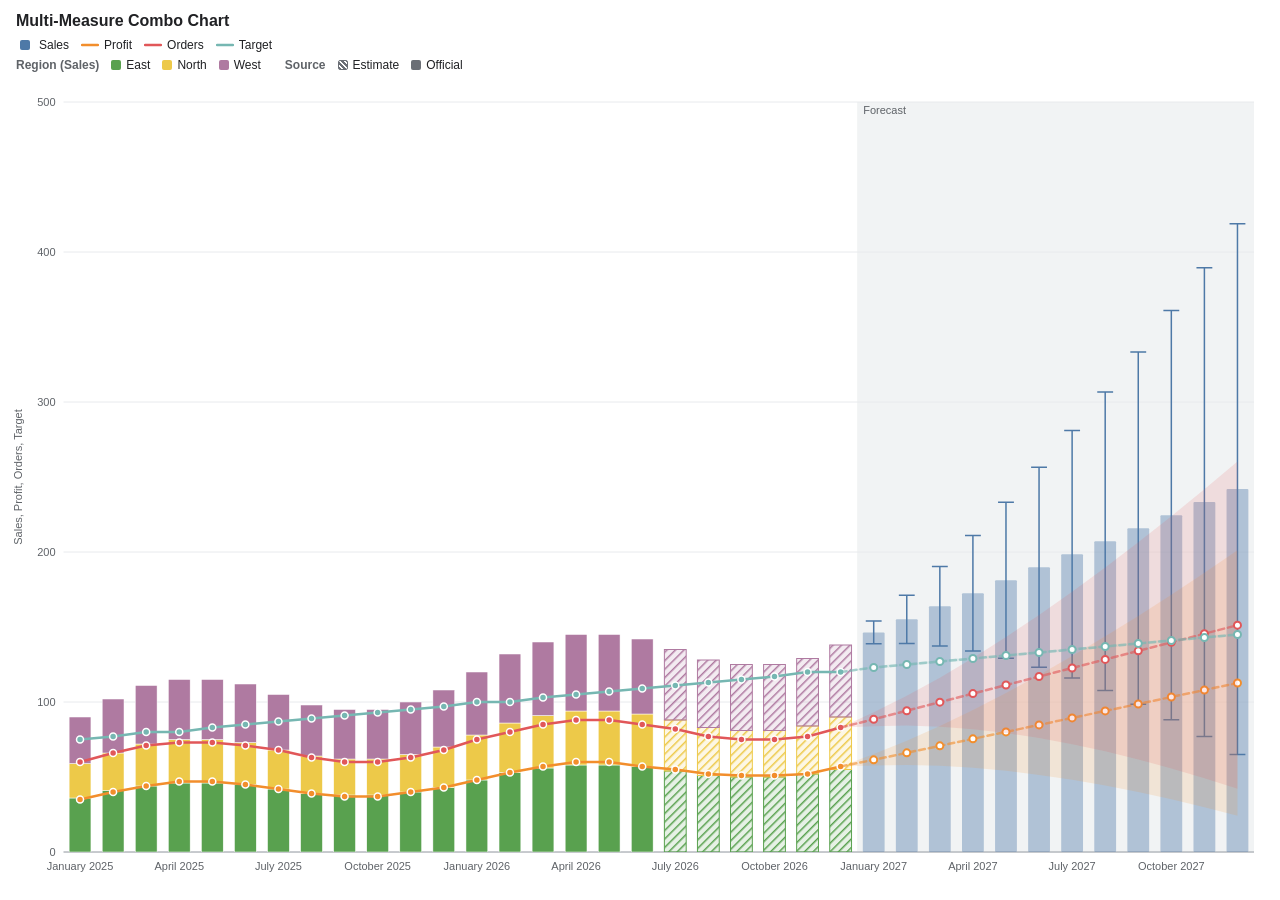
==== index.html @ 6bdc950a "feat: Add Bar Style encoding to settings form and update related functionality" ====
<!doctype html>
<html lang="en">
  <head>
    <meta charset="utf-8">
    <meta name="viewport" content="width=device-width, initial-scale=1">
    <title>Multi-Measure Combo Chart</title>
    <link rel="stylesheet" href="./settings.css">
    <style>
      :root {
        color: #202124;
        font: 14px "Segoe UI", Arial, sans-serif;
      }

      * {
        box-sizing: border-box;
      }

      html,
      body {
        width: 100%;
        height: 100%;
        margin: 0;
      }

      body {
        position: relative;
        display: flex;
        flex-direction: column;
        min-width: 320px;
        background: #fff;
      }

      header {
        flex: 0 0 auto;
        padding: 12px 16px 8px;
      }

      h1 {
        margin: 0;
        font-size: 16px;
        font-weight: 600;
      }

      .title-row {
        margin-bottom: 8px;
      }

      #series-list,
      #color-legend {
        display: flex;
        flex-wrap: wrap;
        align-items: center;
        gap: 4px 12px;
        padding: 0 0 6px;
        color: #5f6368;
        font-size: 12px;
      }

      #series-list:empty,
      #color-legend:empty {
        display: none;
      }

      .legend-title {
        font-weight: 600;
      }

      .legend-title:not(:first-child) {
        margin-left: 12px;
      }

      .legend-item {
        display: inline-flex;
        align-items: center;
        gap: 5px;
        color: #202124;
      }

      .legend-swatch {
        width: 10px;
        height: 10px;
        border-radius: 2px;
      }

      #forecast-note {
        color: #5f6368;
        font-size: 11px;
      }

      #forecast-note:empty {
        display: none;
      }

      #chart {
        position: relative;
        flex: 1 1 auto;
        min-height: 220px;
        padding: 0 8px 8px;
      }

      #chart svg {
        display: block;
        width: 100%;
        height: 100%;
        overflow: visible;
      }

      #message {
        position: absolute;
        inset: 0;
        display: grid;
        place-items: center;
        padding: 24px;
        color: #5f6368;
        text-align: center;
      }

      #message[hidden] {
        display: none;
      }

      .axis-label,
      .tick-label {
        fill: #5f6368;
        font-size: 11px;
      }

      .grid-line {
        stroke: #e8eaed;
        stroke-width: 1;
      }

      .axis-line {
        stroke: #9aa0a6;
        stroke-width: 1;
      }

      .forecast-area {
        fill: #f1f3f4;
      }

      .hover-target {
        fill: transparent;
      }

      .hover-target:hover {
        fill: rgba(60, 64, 67, 0.06);
      }

      #tooltip {
        position: absolute;
        z-index: 2;
        max-width: 340px;
        padding: 8px 10px;
        border: 1px solid #dadce0;
        border-radius: 4px;
        background: #fff;
        box-shadow: 0 2px 6px rgba(60, 64, 67, 0.25);
        font-size: 12px;
        pointer-events: none;
      }

      #tooltip[hidden] {
        display: none;
      }

      .tooltip-title {
        margin-bottom: 4px;
        font-weight: 600;
      }

      .tooltip-row {
        display: flex;
        align-items: baseline;
        gap: 6px;
        line-height: 1.5;
      }

      .tooltip-swatch {
        flex: 0 0 auto;
        width: 8px;
        height: 8px;
        border-radius: 2px;
      }

      .tooltip-name {
        color: #5f6368;
      }

      .tooltip-value {
        margin-left: auto;
        padding-left: 12px;
        font-weight: 600;
        text-align: right;
      }

      #settings-overlay {
        position: absolute;
        inset: 0;
        z-index: 3;
        display: flex;
        justify-content: center;
        align-items: flex-start;
        padding: 16px;
        overflow-y: auto;
        background: rgba(32, 33, 36, 0.35);
      }

      #settings-overlay[hidden] {
        display: none;
      }

      #settings-overlay .settings-form {
        width: 100%;
        max-width: 560px;
        padding: 12px 16px;
        border-radius: 6px;
        background: #fff;
        box-shadow: 0 4px 16px rgba(32, 33, 36, 0.3);
      }
    </style>
    <script defer src="./vendor/tableau.extensions.1.latest.min.js"></script>
    <script defer src="./forecast.js"></script>
    <script defer src="./settings-form.js"></script>
    <script defer src="./combo.js"></script>
  </head>
  <body>
    <header>
      <div class="title-row">
        <h1>Multi-Measure Combo Chart</h1>
      </div>
      <div id="series-list" aria-label="Measure legend"></div>
      <div id="color-legend" aria-label="Color legend"></div>
      <div id="forecast-note" role="status"></div>
    </header>
    <main id="chart" aria-label="Combo chart">
      <div id="message" role="status" hidden></div>
      <div id="tooltip" role="tooltip" hidden></div>
    </main>
    <div id="settings-overlay" hidden>
      <div id="settings-form" class="settings-form" role="dialog" aria-label="Chart settings"></div>
    </div>
  </body>
</html>
---- settings.css ----
.settings-form {
  color: #202124;
  font: 13px "Segoe UI", Arial, sans-serif;
}

.settings-section {
  margin: 0 0 12px;
  padding: 8px 12px 10px;
  border: 1px solid #dadce0;
  border-radius: 4px;
}

.settings-section legend {
  padding: 0 4px;
  font-weight: 600;
}

.settings-form select,
.settings-form .number-input {
  padding: 3px 4px;
  border: 1px solid #dadce0;
  border-radius: 3px;
  background: #fff;
  font: inherit;
  font-size: 12px;
}

.settings-form select:disabled,
.settings-form input:disabled {
  opacity: 0.5;
}

.settings-form .number-input {
  width: 56px;
}

.settings-form input[type="text"] {
  padding: 3px 6px;
  border: 1px solid #dadce0;
  border-radius: 3px;
  font: inherit;
  font-size: 12px;
}

.settings-form .text-input {
  flex: 1 1 200px;
  min-width: 0;
}

.settings-form .number-text {
  width: 90px;
}

.settings-form .symbol-text {
  width: 40px;
}

.settings-form input[type="color"] {
  width: 32px;
  height: 22px;
  padding: 0;
  border: 1px solid #dadce0;
  border-radius: 3px;
  background: #fff;
  cursor: pointer;
}

.measure-table {
  width: 100%;
  border-collapse: collapse;
}

.measure-table th {
  padding: 2px 6px 4px 0;
  color: #5f6368;
  font-size: 11px;
  font-weight: 600;
  text-align: left;
}

.measure-table td {
  padding: 3px 6px 3px 0;
}

.measure-name {
  max-width: 200px;
  overflow: hidden;
  text-overflow: ellipsis;
  white-space: nowrap;
}

.settings-form .check {
  display: flex;
  align-items: center;
  gap: 4px;
  margin: 3px 0;
  cursor: pointer;
}

.settings-form .check.strong {
  font-weight: 600;
}

.settings-form .check-list {
  display: flex;
  flex-wrap: wrap;
  gap: 0 16px;
}

.settings-form .row {
  display: flex;
  flex-wrap: wrap;
  align-items: center;
  gap: 6px;
  margin: 3px 0;
}

.settings-form .group-title {
  margin: 10px 0 2px;
  color: #5f6368;
  font-size: 11px;
  font-weight: 600;
  text-transform: uppercase;
}

.settings-form .hint {
  margin: 0;
  color: #5f6368;
}

.settings-buttons {
  display: flex;
  align-items: center;
  gap: 8px;
}

.settings-buttons .spacer {
  flex: 1 1 auto;
}

.settings-buttons button {
  padding: 5px 14px;
  border: 1px solid #dadce0;
  border-radius: 4px;
  background: #fff;
  color: inherit;
  font: inherit;
  cursor: pointer;
}

.settings-buttons button.primary {
  border-color: #1a73e8;
  background: #1a73e8;
  color: #fff;
}
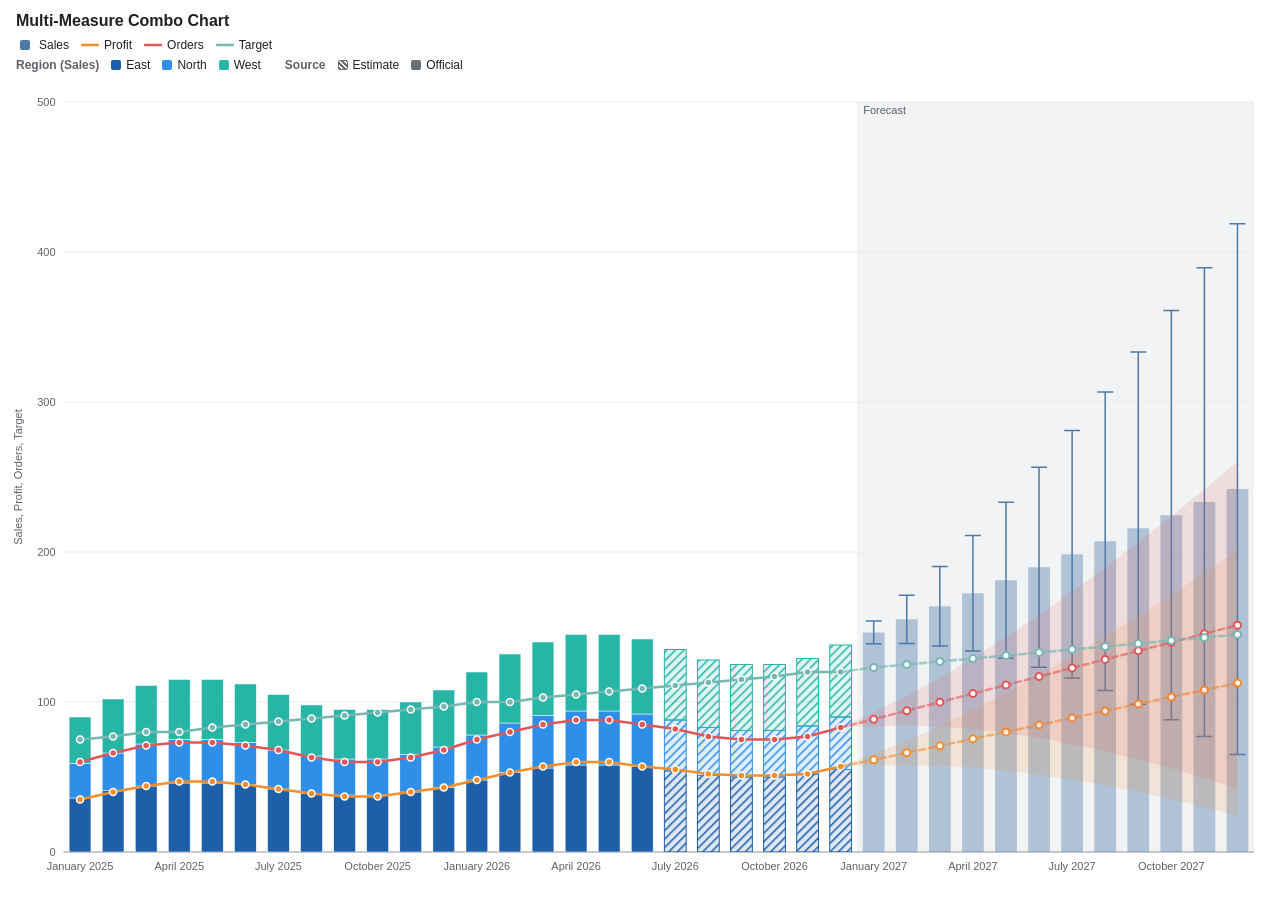
==== commit a361f0d5: "refactor: color handling in Combo and Radial extensions - Introduced a shared colors.js module to ma" ====
--- a/index.html
+++ b/index.html
@@ -220,6 +220,7 @@
       }
     </style>
     <script defer src="./vendor/tableau.extensions.1.latest.min.js"></script>
+    <script defer src="./colors.js"></script>
     <script defer src="./forecast.js"></script>
     <script defer src="./settings-form.js"></script>
     <script defer src="./combo.js"></script>
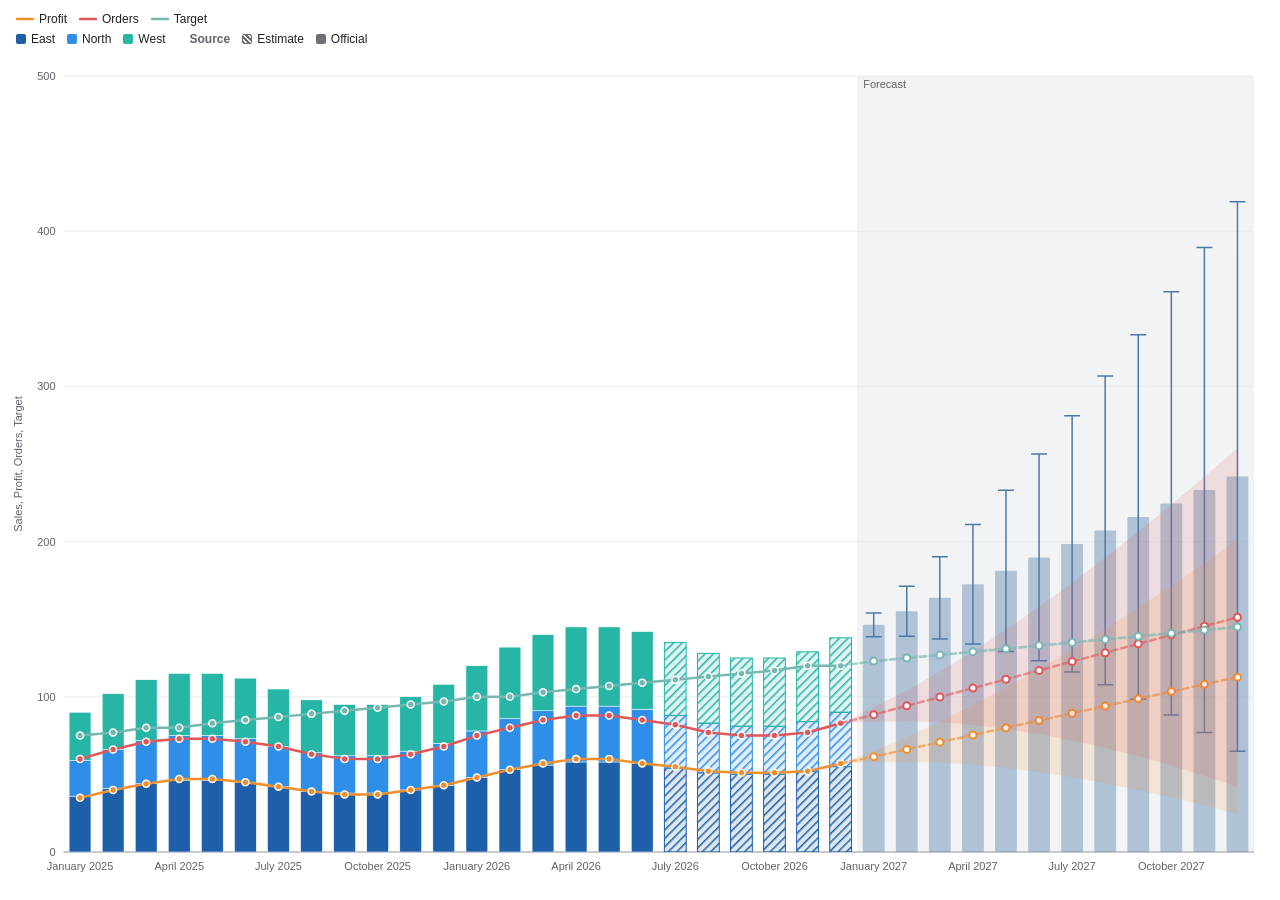
==== commit e52d6e67: "feat: Enhance settings form with display name and legend toggle for each measure; update documentati" ====
--- a/index.html
+++ b/index.html
@@ -35,14 +35,8 @@
         padding: 12px 16px 8px;
       }
 
-      h1 {
-        margin: 0;
-        font-size: 16px;
-        font-weight: 600;
-      }
-
-      .title-row {
-        margin-bottom: 8px;
+      header:not(:has(:not(:empty))) {
+        display: none;
       }
 
       #series-list,
@@ -227,9 +221,6 @@
   </head>
   <body>
     <header>
-      <div class="title-row">
-        <h1>Multi-Measure Combo Chart</h1>
-      </div>
       <div id="series-list" aria-label="Measure legend"></div>
       <div id="color-legend" aria-label="Color legend"></div>
       <div id="forecast-note" role="status"></div>
--- a/settings.css
+++ b/settings.css
@@ -49,6 +49,10 @@
 
 .settings-form .number-text {
   width: 90px;
+}
+
+.settings-form .label-text {
+  width: 120px;
 }
 
 .settings-form .symbol-text {
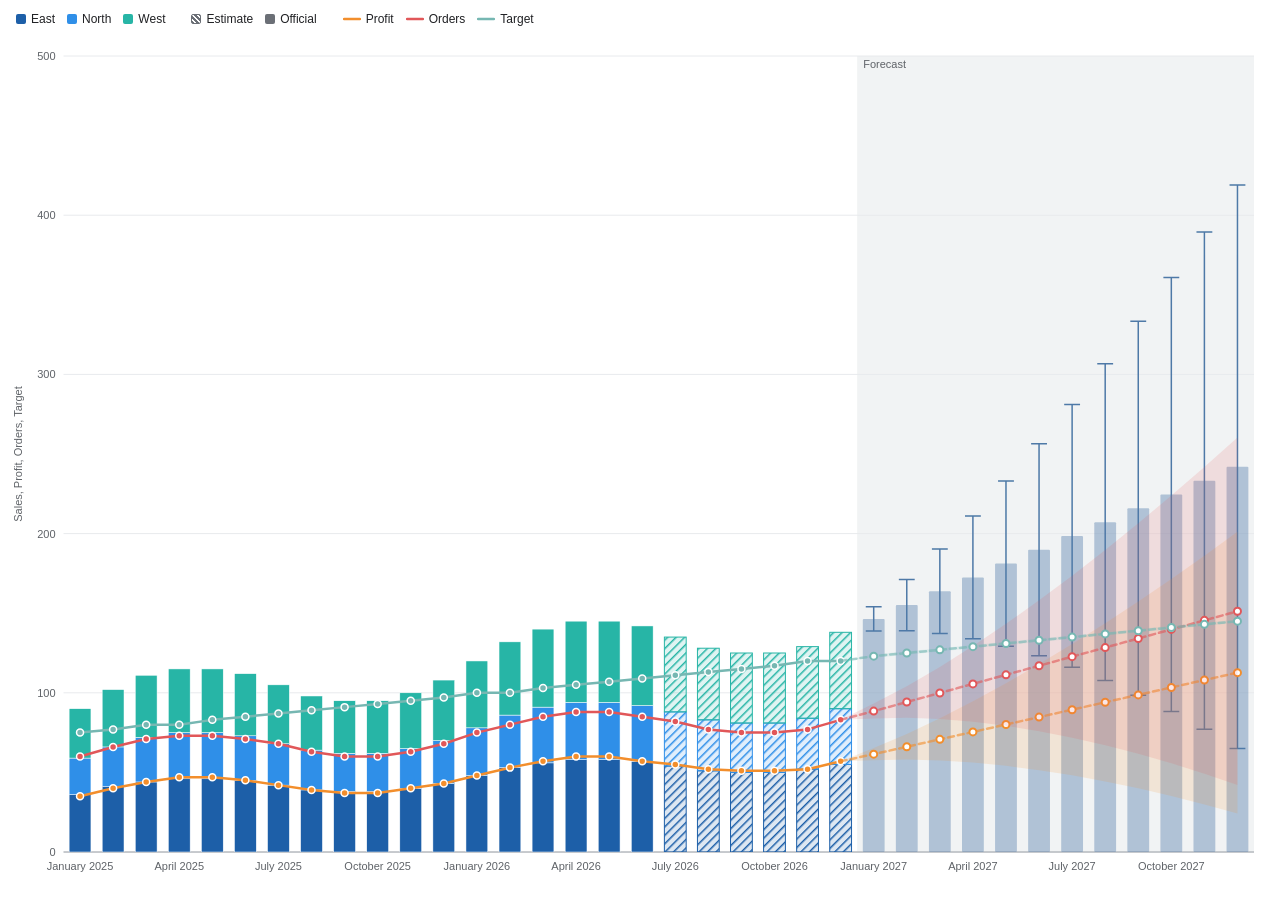
==== commit 4b6599a6: "feat: Combine the combo legend into one line and add linked entrance animations - Combo legend: Colo" ====
--- a/index.html
+++ b/index.html
@@ -39,8 +39,7 @@
         display: none;
       }
 
-      #series-list,
-      #color-legend {
+      #legend {
         display: flex;
         flex-wrap: wrap;
         align-items: center;
@@ -50,17 +49,13 @@
         font-size: 12px;
       }
 
-      #series-list:empty,
-      #color-legend:empty {
-        display: none;
-      }
-
-      .legend-title {
-        font-weight: 600;
-      }
-
-      .legend-title:not(:first-child) {
-        margin-left: 12px;
+      #legend:empty {
+        display: none;
+      }
+
+      /* Extra space before the Bar Style values and before the measures */
+      #legend .group-start {
+        margin-left: 14px;
       }
 
       .legend-item {
@@ -117,6 +112,49 @@
       .tick-label {
         fill: #5f6368;
         font-size: 11px;
+      }
+
+      /* Entrance animation. --elapsed: time already played by the shared animation (chart-sync.js), so a chart
+         linked with the radial chart stays in step with it */
+      .grow {
+        animation: grow 0.7s ease-out both;
+        animation-delay: calc(-1 * var(--elapsed, 0ms));
+      }
+
+      .sweep {
+        animation: sweep 0.9s ease-in-out both;
+        animation-delay: calc(-1 * var(--elapsed, 0ms));
+      }
+
+      .fade-in {
+        animation: fade-in 0.3s ease-out both;
+        animation-delay: calc(0.6s - var(--elapsed, 0ms));
+      }
+
+      @keyframes grow {
+        from {
+          transform: scaleY(0);
+        }
+      }
+
+      @keyframes sweep {
+        from {
+          transform: scaleX(0);
+        }
+      }
+
+      @keyframes fade-in {
+        from {
+          opacity: 0;
+        }
+      }
+
+      @media (prefers-reduced-motion: reduce) {
+        .grow,
+        .sweep,
+        .fade-in {
+          animation: none;
+        }
       }
 
       .grid-line {
@@ -215,14 +253,14 @@
     </style>
     <script defer src="./vendor/tableau.extensions.1.latest.min.js"></script>
     <script defer src="./colors.js"></script>
+    <script defer src="./chart-sync.js"></script>
     <script defer src="./forecast.js"></script>
     <script defer src="./settings-form.js"></script>
     <script defer src="./combo.js"></script>
   </head>
   <body>
     <header>
-      <div id="series-list" aria-label="Measure legend"></div>
-      <div id="color-legend" aria-label="Color legend"></div>
+      <div id="legend" aria-label="Legend"></div>
       <div id="forecast-note" role="status"></div>
     </header>
     <main id="chart" aria-label="Combo chart">
